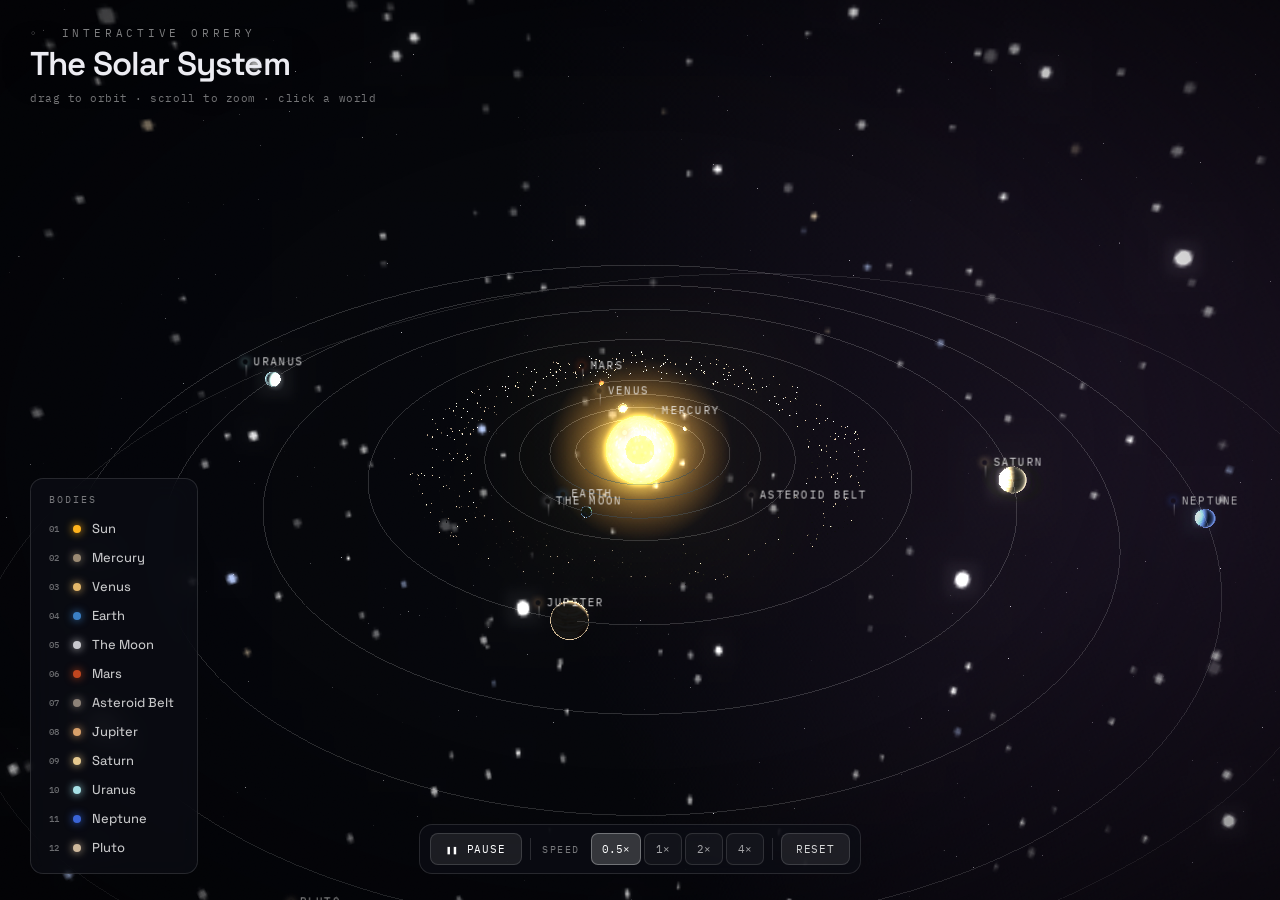
==== index.html @ 70558207 "Implement Solar System interactive orrery as static site Recreate the Claude Design "Solar System.dc" ====
<!DOCTYPE html>
<html lang="en">
<head>
  <meta charset="utf-8">
  <meta name="viewport" content="width=device-width, initial-scale=1">
  <title>The Solar System — Interactive Orrery</title>
  <meta name="description" content="An interactive 3D model of the solar system: drag to orbit, scroll to zoom, click a world.">
  <link rel="preconnect" href="https://fonts.googleapis.com">
  <link rel="preconnect" href="https://fonts.gstatic.com" crossorigin>
  <link href="https://fonts.googleapis.com/css2?family=Space+Grotesk:wght@400;500;600;700&family=IBM+Plex+Mono:wght@400;500&display=swap" rel="stylesheet">
  <link rel="stylesheet" href="./styles.css">
</head>
<body>
  <div class="sol-root">
    <!-- WebGL canvas mount -->
    <div id="mount" class="sol-mount"></div>
    <!-- DOM labels overlay -->
    <div id="labels" class="sol-labels"></div>
    <!-- vignette + film grain -->
    <div class="sol-vignette"></div>
    <div class="sol-grain"></div>

    <!-- rotating quotes / facts ticker -->
    <div id="ticker" class="sol-ticker"></div>

    <!-- title / header -->
    <header class="sol-header">
      <div class="sol-eyebrow">◦&nbsp;&nbsp;INTERACTIVE ORRERY</div>
      <h1 class="sol-title">The Solar System</h1>
      <div class="sol-subtitle">drag to orbit&nbsp;·&nbsp;scroll to zoom&nbsp;·&nbsp;click a world</div>
    </header>

    <!-- legend / bodies index -->
    <nav id="legend" class="sol-legend" aria-label="Bodies">
      <div class="sol-legend-head">BODIES</div>
      <div id="legend-list"></div>
    </nav>

    <!-- playback + speed controls -->
    <div class="sol-controls">
      <button id="play-btn" class="sol-btn" type="button">
        <span id="play-glyph" class="sol-glyph">❚❚</span><span id="play-label">PAUSE</span>
      </button>
      <div class="sol-divider"></div>
      <div class="sol-speed-label">SPEED</div>
      <div id="speed-list" class="sol-speed-list"></div>
      <div class="sol-divider"></div>
      <button id="reset-btn" class="sol-btn sol-btn-reset" type="button">RESET</button>
    </div>

    <!-- side info panel -->
    <aside id="panel" class="sol-panel sol-scroll" hidden>
      <button id="panel-close" class="sol-panel-close" type="button" aria-label="Close">✕</button>
      <div id="panel-accent" class="sol-panel-accent"></div>
      <div id="panel-type" class="sol-panel-type"></div>
      <h2 id="panel-name" class="sol-panel-name"></h2>
      <div id="panel-tagline" class="sol-panel-tagline"></div>
      <p id="panel-blurb" class="sol-panel-blurb"></p>
      <div id="panel-stats" class="sol-panel-stats"></div>
    </aside>

    <!-- loading overlay -->
    <div id="loading" class="sol-loading">
      <div class="sol-loading-text">ASSEMBLING THE COSMOS</div>
    </div>
  </div>

  <!-- vendored Three.js r128 + post-processing addons (global THREE namespace) -->
  <script src="./vendor/three/three.min.js"></script>
  <script src="./vendor/three/CopyShader.js"></script>
  <script src="./vendor/three/LuminosityHighPassShader.js"></script>
  <script src="./vendor/three/EffectComposer.js"></script>
  <script src="./vendor/three/RenderPass.js"></script>
  <script src="./vendor/three/ShaderPass.js"></script>
  <script src="./vendor/three/UnrealBloomPass.js"></script>

  <!-- app -->
  <script src="./src/data.js"></script>
  <script src="./src/facts.js"></script>
  <script src="./src/ui.js"></script>
  <script src="./src/scene.js"></script>
  <script src="./src/main.js"></script>
</body>
</html>
---- styles.css ----
/* ============================================================
   The Solar System — interactive orrery
   Ported verbatim from the Claude Design prototype chrome.
   ============================================================ */

* { box-sizing: border-box; }

html, body {
  margin: 0;
  padding: 0;
  height: 100%;
  background: #04050a;
  overflow: hidden;
}

body {
  font-family: 'Space Grotesk', system-ui, sans-serif;
  color: #ececf2;
}

/* ---------- keyframes ---------- */
@keyframes solSlide { from { opacity: 0; transform: translateX(26px); } to { opacity: 1; transform: translateX(0); } }
@keyframes solFade  { from { opacity: 0; } to { opacity: 1; } }
@keyframes solPulse { 0%, 100% { opacity: .35; } 50% { opacity: .9; } }
@keyframes solShoot {
  0%   { opacity: 0; transform: translate(30px, -22px) rotate(155deg) scaleX(.25); }
  12%  { opacity: .9; }
  100% { opacity: 0; transform: translate(-250px, 150px) rotate(155deg) scaleX(1); }
}

/* ---------- root ---------- */
.sol-root {
  position: fixed;
  inset: 0;
  background: #04050a;
  color: #ececf2;
  overflow: hidden;
  user-select: none;
}

.sol-mount  { position: absolute; inset: 0; cursor: grab; }
.sol-labels { position: absolute; inset: 0; pointer-events: none; overflow: hidden; }

.sol-vignette {
  position: absolute;
  inset: 0;
  z-index: 4;
  pointer-events: none;
  background: radial-gradient(ellipse at center, rgba(0,0,0,0) 50%, rgba(0,0,0,.5) 100%);
}

.sol-grain {
  background-image: url("data:image/svg+xml,%3Csvg xmlns='http://www.w3.org/2000/svg' width='120' height='120'%3E%3Cfilter id='n'%3E%3CfeTurbulence type='fractalNoise' baseFrequency='0.85' numOctaves='2' stitchTiles='stitch'/%3E%3C/filter%3E%3Crect width='100%25' height='100%25' filter='url(%23n)'/%3E%3C/svg%3E");
  background-size: 170px 170px;
  position: absolute;
  inset: 0;
  z-index: 4;
  pointer-events: none;
  opacity: .05;
  mix-blend-mode: overlay;
}

/* ---------- floating scene labels ---------- */
.sol-label {
  position: absolute;
  left: 0;
  top: 0;
  font-family: 'IBM Plex Mono', monospace;
  font-size: 10.5px;
  letter-spacing: .12em;
  color: rgba(255,255,255,.8);
  white-space: nowrap;
  pointer-events: auto;
  cursor: pointer;
  display: flex;
  align-items: center;
  gap: 6px;
  padding: 2px 3px;
  text-transform: uppercase;
  transition: color .2s;
  will-change: transform;
}
.sol-label:hover { color: #fff; }
.sol-label .d {
  width: 5px;
  height: 5px;
  border-radius: 50%;
  flex: none;
  box-shadow: 0 0 7px currentColor;
}
.sol-label .t {
  position: absolute;
  left: 6px;
  top: 13px;
  width: 1px;
  height: 13px;
  background: linear-gradient(rgba(255,255,255,.45), transparent);
}

/* ---------- ticker ---------- */
.sol-ticker {
  position: absolute;
  left: 50%;
  bottom: 94px;
  transform: translateX(-50%);
  z-index: 5;
  width: min(680px, 84vw);
  text-align: center;
  pointer-events: none;
}
.sol-ticker-wrap { opacity: 0; transition: opacity .6s ease; }
.sol-ticker-tag {
  font-family: 'IBM Plex Mono', monospace;
  font-size: 9.5px;
  letter-spacing: .32em;
  color: rgba(255,255,255,.42);
  margin-bottom: 11px;
  display: flex;
  align-items: center;
  justify-content: center;
  gap: 9px;
}
.sol-ticker-dot {
  width: 5px;
  height: 5px;
  border-radius: 50%;
  flex: none;
  background: #ffb31c;
  box-shadow: 0 0 8px #ffb31c;
}
.sol-ticker-text {
  font-family: 'Space Grotesk', sans-serif;
  font-size: 18px;
  font-weight: 400;
  line-height: 1.5;
  color: rgba(255,255,255,.9);
  text-wrap: pretty;
  text-shadow: 0 2px 18px rgba(0,0,0,.75);
}

/* ---------- header ---------- */
.sol-header {
  position: absolute;
  top: 0;
  left: 0;
  padding: 26px 30px;
  pointer-events: none;
  z-index: 5;
}
.sol-eyebrow {
  font-family: 'IBM Plex Mono', monospace;
  font-size: 10.5px;
  letter-spacing: .36em;
  color: rgba(255,255,255,.5);
  margin-bottom: 9px;
}
.sol-title {
  margin: 0;
  font-size: 33px;
  font-weight: 600;
  letter-spacing: -.025em;
  line-height: .95;
  text-shadow: 0 2px 30px rgba(0,0,0,.6);
}
.sol-subtitle {
  margin-top: 11px;
  font-family: 'IBM Plex Mono', monospace;
  font-size: 10.5px;
  letter-spacing: .05em;
  color: rgba(255,255,255,.45);
}

/* ---------- legend ---------- */
.sol-legend {
  position: absolute;
  left: 30px;
  bottom: 26px;
  z-index: 5;
  background: rgba(13,16,24,.62);
  backdrop-filter: blur(13px);
  -webkit-backdrop-filter: blur(13px);
  border: 1px solid rgba(255,255,255,.12);
  border-radius: 13px;
  padding: 11px 9px;
  display: flex;
  flex-direction: column;
  gap: 1px;
  min-width: 168px;
}
.sol-legend-head {
  font-family: 'IBM Plex Mono', monospace;
  font-size: 9.5px;
  letter-spacing: .22em;
  color: rgba(255,255,255,.45);
  padding: 3px 9px 7px;
}
.sol-legend-item {
  display: flex;
  align-items: center;
  gap: 11px;
  background: transparent;
  border: 0;
  padding: 6px 9px;
  border-radius: 8px;
  cursor: pointer;
  color: rgba(255,255,255,.78);
  font-family: 'Space Grotesk', sans-serif;
  font-size: 13px;
  font-weight: 450;
  text-align: left;
  width: 100%;
  transition: background .15s, color .15s;
}
.sol-legend-item:hover { background: rgba(255,255,255,.1); color: #fff; }
.sol-legend-item.is-selected { background: rgba(255,255,255,.12); color: #fff; }
.sol-legend-num {
  font-family: 'IBM Plex Mono', monospace;
  font-size: 9px;
  color: rgba(255,255,255,.4);
  width: 13px;
  flex: none;
}
.sol-legend-dot {
  width: 8px;
  height: 8px;
  border-radius: 50%;
  flex: none;
}

/* ---------- controls ---------- */
.sol-controls {
  position: absolute;
  left: 50%;
  bottom: 26px;
  transform: translateX(-50%);
  z-index: 5;
  display: flex;
  gap: 8px;
  align-items: center;
  background: rgba(13,16,24,.62);
  backdrop-filter: blur(13px);
  -webkit-backdrop-filter: blur(13px);
  border: 1px solid rgba(255,255,255,.12);
  border-radius: 13px;
  padding: 8px 10px;
}
.sol-btn {
  display: flex;
  align-items: center;
  gap: 8px;
  background: rgba(255,255,255,.08);
  border: 1px solid rgba(255,255,255,.14);
  color: #fff;
  font-family: 'IBM Plex Mono', monospace;
  font-size: 11px;
  letter-spacing: .08em;
  padding: 8px 15px;
  border-radius: 8px;
  cursor: pointer;
  transition: background .15s, color .15s;
}
.sol-btn:hover { background: rgba(255,255,255,.16); }
.sol-glyph { font-size: 9px; }
.sol-divider { width: 1px; height: 22px; background: rgba(255,255,255,.14); }
.sol-speed-label {
  font-family: 'IBM Plex Mono', monospace;
  font-size: 9.5px;
  letter-spacing: .16em;
  color: rgba(255,255,255,.45);
  padding: 0 3px;
}
.sol-speed-list { display: flex; gap: 3px; }
.sol-speed-btn {
  background: rgba(255,255,255,.04);
  border: 1px solid rgba(255,255,255,.12);
  color: rgba(255,255,255,.62);
  font-family: 'IBM Plex Mono', monospace;
  font-size: 11px;
  padding: 8px 10px;
  border-radius: 7px;
  cursor: pointer;
  min-width: 38px;
  transition: all .15s;
}
.sol-speed-btn.is-active {
  background: rgba(255,255,255,.18);
  border-color: rgba(255,255,255,.3);
  color: #fff;
}
.sol-btn-reset {
  color: rgba(255,255,255,.82);
  padding: 8px 14px;
}
.sol-btn-reset:hover { color: #fff; }

/* ---------- info panel ---------- */
.sol-panel {
  position: absolute;
  right: 0;
  top: 0;
  height: 100%;
  width: min(400px, 92vw);
  z-index: 8;
  background: linear-gradient(180deg, rgba(8,9,15,.9), rgba(6,7,12,.93));
  backdrop-filter: blur(16px);
  -webkit-backdrop-filter: blur(16px);
  border-left: 1px solid rgba(255,255,255,.11);
  padding: 30px 30px 36px;
  display: flex;
  flex-direction: column;
  animation: solSlide .35s cubic-bezier(.2,.8,.2,1);
  pointer-events: auto;
  overflow-y: auto;
}
.sol-panel[hidden] { display: none; }
.sol-panel-close {
  position: absolute;
  top: 22px;
  right: 22px;
  width: 32px;
  height: 32px;
  border-radius: 50%;
  background: rgba(255,255,255,.06);
  border: 1px solid rgba(255,255,255,.12);
  color: rgba(255,255,255,.7);
  font-size: 15px;
  cursor: pointer;
  display: flex;
  align-items: center;
  justify-content: center;
  transition: all .15s;
}
.sol-panel-close:hover { background: rgba(255,255,255,.16); color: #fff; }
.sol-panel-accent {
  width: 46px;
  height: 4px;
  border-radius: 3px;
  margin: 6px 0 20px;
}
.sol-panel-type {
  font-family: 'IBM Plex Mono', monospace;
  font-size: 10.5px;
  letter-spacing: .2em;
  color: rgba(255,255,255,.5);
  text-transform: uppercase;
  margin-bottom: 7px;
}
.sol-panel-name {
  margin: 0 0 4px;
  font-size: 38px;
  font-weight: 600;
  letter-spacing: -.025em;
  line-height: 1;
}
.sol-panel-tagline {
  font-family: 'IBM Plex Mono', monospace;
  font-size: 11px;
  color: rgba(255,255,255,.42);
  margin-bottom: 20px;
}
.sol-panel-blurb {
  margin: 0 0 26px;
  font-size: 15px;
  line-height: 1.62;
  color: rgba(255,255,255,.8);
  text-wrap: pretty;
}
.sol-panel-stats {
  display: flex;
  flex-direction: column;
  gap: 0;
  border-top: 1px solid rgba(255,255,255,.1);
}
.sol-stat-row {
  display: flex;
  justify-content: space-between;
  align-items: baseline;
  gap: 16px;
  padding: 13px 0;
  border-bottom: 1px solid rgba(255,255,255,.07);
}
.sol-stat-label {
  font-family: 'IBM Plex Mono', monospace;
  font-size: 10.5px;
  letter-spacing: .07em;
  color: rgba(255,255,255,.45);
  text-transform: uppercase;
}
.sol-stat-value {
  font-size: 14px;
  font-weight: 500;
  text-align: right;
  color: #f2f2f6;
}

/* ---------- loading overlay ---------- */
.sol-loading {
  position: absolute;
  inset: 0;
  z-index: 20;
  display: flex;
  flex-direction: column;
  align-items: center;
  justify-content: center;
  background: #04050a;
  gap: 14px;
}
.sol-loading.is-hidden { display: none; }
.sol-loading-text {
  font-family: 'IBM Plex Mono', monospace;
  font-size: 11px;
  letter-spacing: .3em;
  color: rgba(255,255,255,.55);
  animation: solPulse 1.6s ease-in-out infinite;
}

/* ---------- scrollbar ---------- */
.sol-scroll::-webkit-scrollbar { width: 5px; }
.sol-scroll::-webkit-scrollbar-thumb { background: rgba(255,255,255,.16); border-radius: 3px; }
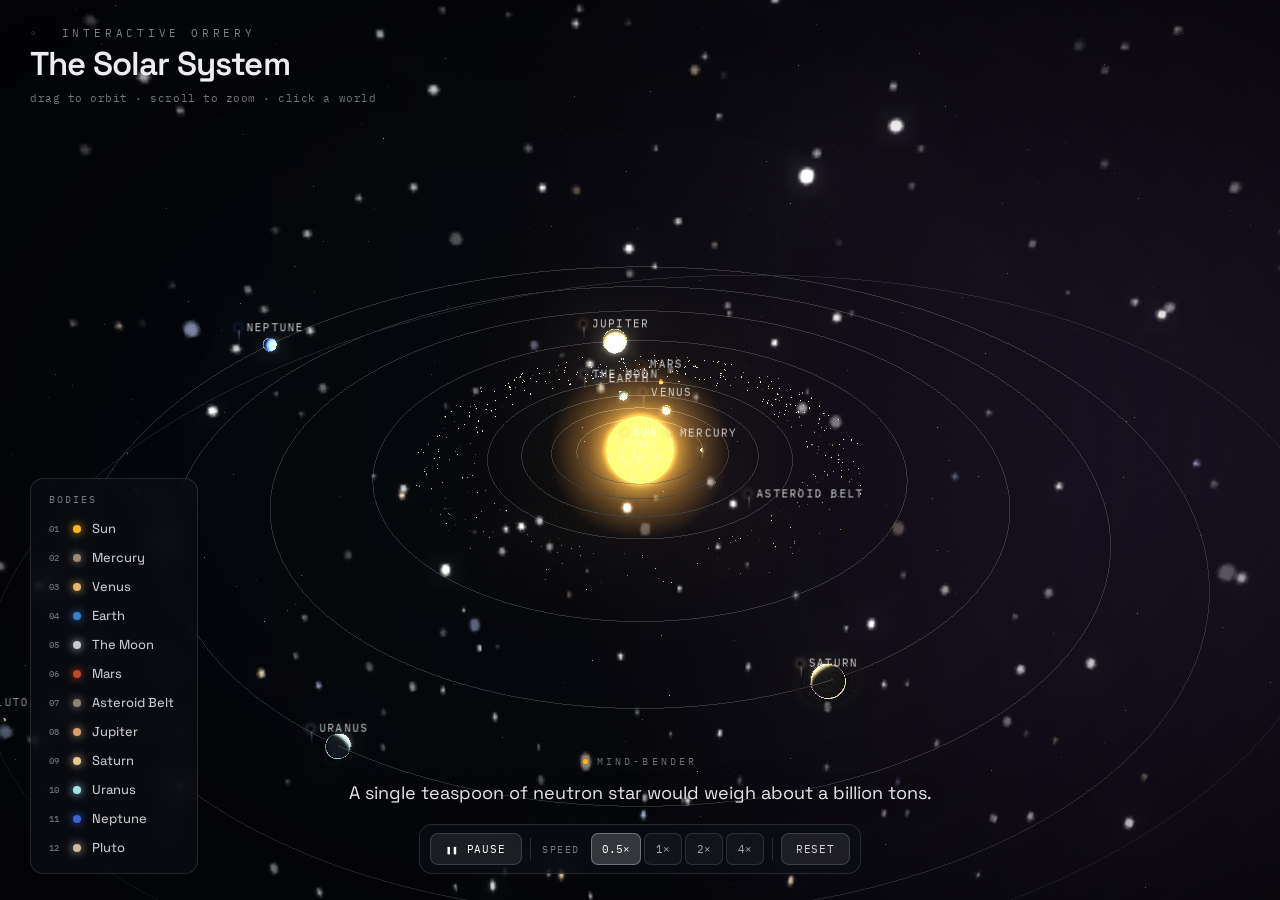
==== commit cb0dd16b: "Install Vercel Web Analytics integration Vercel Web Analytics Implementation =======================" ====
--- a/index.html
+++ b/index.html
@@ -9,6 +9,9 @@
   <link rel="preconnect" href="https://fonts.gstatic.com" crossorigin>
   <link href="https://fonts.googleapis.com/css2?family=Space+Grotesk:wght@400;500;600;700&family=IBM+Plex+Mono:wght@400;500&display=swap" rel="stylesheet">
   <link rel="stylesheet" href="./styles.css">
+  
+  <!-- Vercel Web Analytics -->
+  <script defer src="https://cdn.vercel-insights.com/v1/script.js"></script>
 </head>
 <body>
   <div class="sol-root">
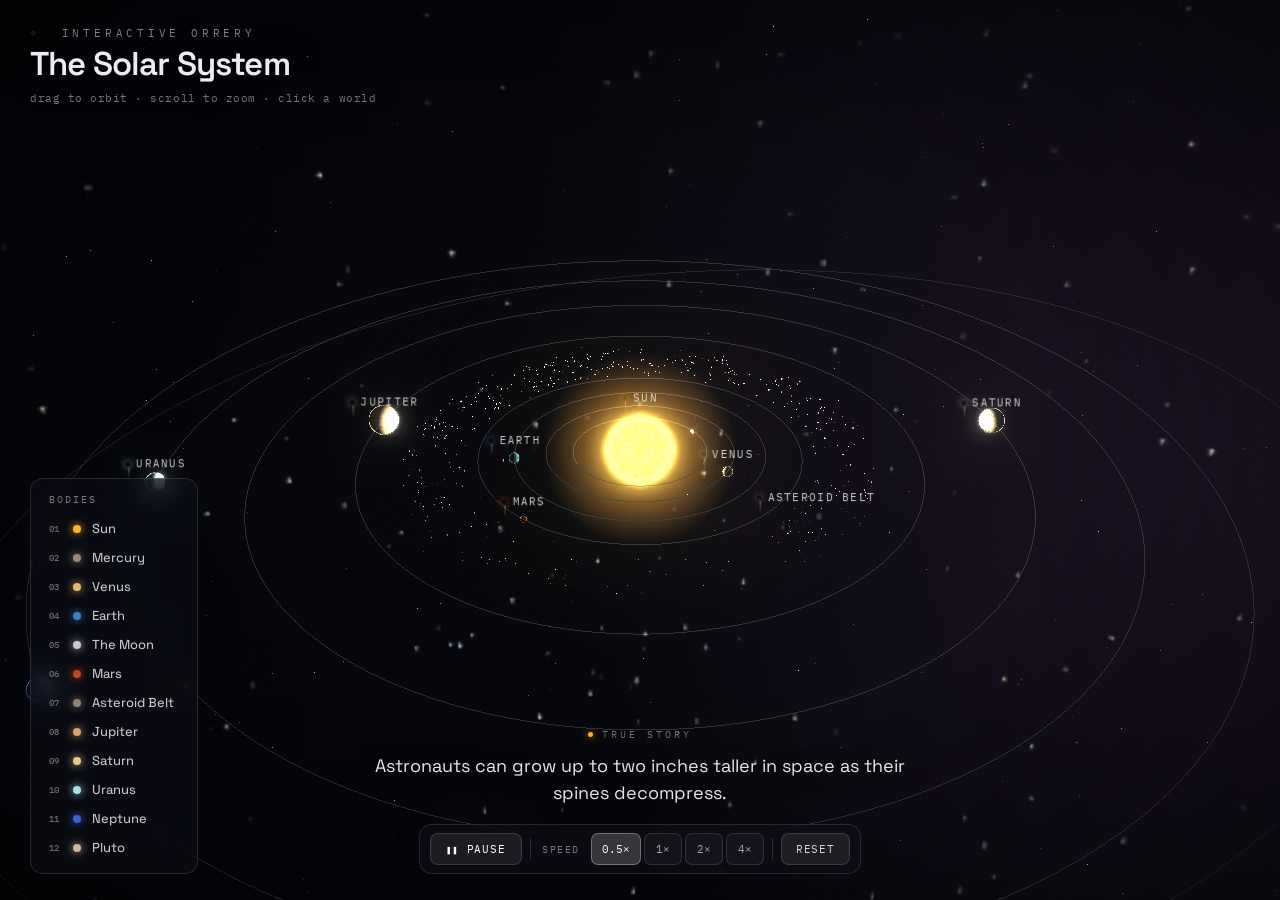
==== commit 44e83d44: "Fix orrery UI: panel-aware camera, label declutter, crisp stars, mobile layout - Offset the camera v" ====
--- a/index.html
+++ b/index.html
@@ -2,7 +2,7 @@
 <html lang="en">
 <head>
   <meta charset="utf-8">
-  <meta name="viewport" content="width=device-width, initial-scale=1">
+  <meta name="viewport" content="width=device-width, initial-scale=1, viewport-fit=cover">
   <title>The Solar System — Interactive Orrery</title>
   <meta name="description" content="An interactive 3D model of the solar system: drag to orbit, scroll to zoom, click a world.">
   <link rel="preconnect" href="https://fonts.googleapis.com">
@@ -30,7 +30,10 @@
     <header class="sol-header">
       <div class="sol-eyebrow">◦&nbsp;&nbsp;INTERACTIVE ORRERY</div>
       <h1 class="sol-title">The Solar System</h1>
-      <div class="sol-subtitle">drag to orbit&nbsp;·&nbsp;scroll to zoom&nbsp;·&nbsp;click a world</div>
+      <div class="sol-subtitle">
+        <span class="sol-hint-fine">drag to orbit&nbsp;·&nbsp;scroll to zoom&nbsp;·&nbsp;click a world</span>
+        <span class="sol-hint-touch">drag to orbit&nbsp;·&nbsp;pinch to zoom&nbsp;·&nbsp;tap a world</span>
+      </div>
     </header>
 
     <!-- legend / bodies index -->
--- a/styles.css
+++ b/styles.css
@@ -38,7 +38,7 @@
   user-select: none;
 }
 
-.sol-mount  { position: absolute; inset: 0; cursor: grab; }
+.sol-mount  { position: absolute; inset: 0; cursor: grab; touch-action: none; }
 .sol-labels { position: absolute; inset: 0; pointer-events: none; overflow: hidden; }
 
 .sol-vignette {
@@ -77,10 +77,12 @@
   gap: 6px;
   padding: 2px 3px;
   text-transform: uppercase;
-  transition: color .2s;
+  transition: color .2s, opacity .25s ease;
   will-change: transform;
 }
 .sol-label:hover { color: #fff; }
+.sol-label.is-dim { opacity: .4; }
+.sol-label.is-hidden { opacity: 0; pointer-events: none; }
 .sol-label .d {
   width: 5px;
   height: 5px;
@@ -313,6 +315,8 @@
   overflow-y: auto;
 }
 .sol-panel[hidden] { display: none; }
+/* overflowing content must scroll, not squash children (the accent bar collapsed to 0px) */
+.sol-panel > * { flex-shrink: 0; }
 .sol-panel-close {
   position: absolute;
   top: 22px;
@@ -417,3 +421,96 @@
 /* ---------- scrollbar ---------- */
 .sol-scroll::-webkit-scrollbar { width: 5px; }
 .sol-scroll::-webkit-scrollbar-thumb { background: rgba(255,255,255,.16); border-radius: 3px; }
+
+/* ---------- panel-aware layout ---------- */
+.sol-legend { transition: opacity .3s ease; }
+.sol-controls { transition: left .45s cubic-bezier(.2,.8,.2,1); }
+/* keep the controls centred in the space the info panel leaves free */
+.sol-root.has-panel .sol-controls { left: calc((100% - min(400px, 92vw)) / 2); }
+
+.sol-hint-touch { display: none; }
+@media (pointer: coarse) {
+  .sol-hint-fine { display: none; }
+  .sol-hint-touch { display: inline; }
+}
+
+/* narrow desktops/tablets: not enough room for legend + controls beside the panel */
+@media (max-width: 1100px) and (min-width: 721px) {
+  .sol-root.has-panel .sol-legend { opacity: 0; pointer-events: none; }
+}
+
+/* ---------- phones ---------- */
+@keyframes solRise { from { opacity: 0; transform: translateY(40px); } to { opacity: 1; transform: translateY(0); } }
+
+@media (max-width: 720px) {
+  .sol-header { padding: calc(18px + env(safe-area-inset-top)) 18px 0; }
+  .sol-eyebrow { font-size: 9.5px; margin-bottom: 7px; }
+  .sol-title { font-size: 25px; }
+  .sol-subtitle { margin-top: 8px; font-size: 10px; }
+
+  .sol-ticker { display: none; }
+
+  /* legend becomes a horizontal chip rail above the controls */
+  .sol-legend {
+    left: 12px;
+    right: 12px;
+    bottom: calc(74px + env(safe-area-inset-bottom));
+    min-width: 0;
+    padding: 5px;
+    border-radius: 12px;
+  }
+  .sol-legend-head { display: none; }
+  #legend-list {
+    display: flex;
+    gap: 2px;
+    overflow-x: auto;
+    scrollbar-width: none;
+    -webkit-overflow-scrolling: touch;
+    scroll-padding: 0 8px;
+  }
+  #legend-list::-webkit-scrollbar { display: none; }
+  .sol-legend-item {
+    width: auto;
+    flex: none;
+    gap: 7px;
+    padding: 8px 11px;
+    font-size: 12.5px;
+    white-space: nowrap;
+  }
+  .sol-legend-num { display: none; }
+
+  .sol-controls,
+  .sol-root.has-panel .sol-controls {
+    left: 12px;
+    right: 12px;
+    bottom: calc(12px + env(safe-area-inset-bottom));
+    transform: none;
+    justify-content: space-between;
+    padding: 7px;
+    gap: 6px;
+  }
+  .sol-speed-label, #play-label { display: none; }
+  .sol-btn { padding: 9px 13px; }
+  .sol-speed-btn { min-width: 0; padding: 9px 9px; }
+
+  /* info panel becomes a bottom sheet */
+  .sol-panel {
+    top: auto;
+    bottom: 0;
+    width: 100%;
+    height: auto;
+    max-height: 58vh;
+    max-height: 58dvh;
+    border-left: 0;
+    border-top: 1px solid rgba(255,255,255,.12);
+    border-radius: 18px 18px 0 0;
+    padding: 22px 20px calc(26px + env(safe-area-inset-bottom));
+    animation: solRise .4s cubic-bezier(.2,.8,.2,1);
+  }
+  .sol-panel-close { top: 16px; right: 16px; }
+  .sol-panel-accent { margin: 2px 0 14px; }
+  .sol-panel-name { font-size: 30px; }
+  .sol-panel-tagline { margin-bottom: 14px; }
+  .sol-panel-blurb { font-size: 14.5px; margin-bottom: 18px; }
+  .sol-stat-row { padding: 11px 0; }
+}
